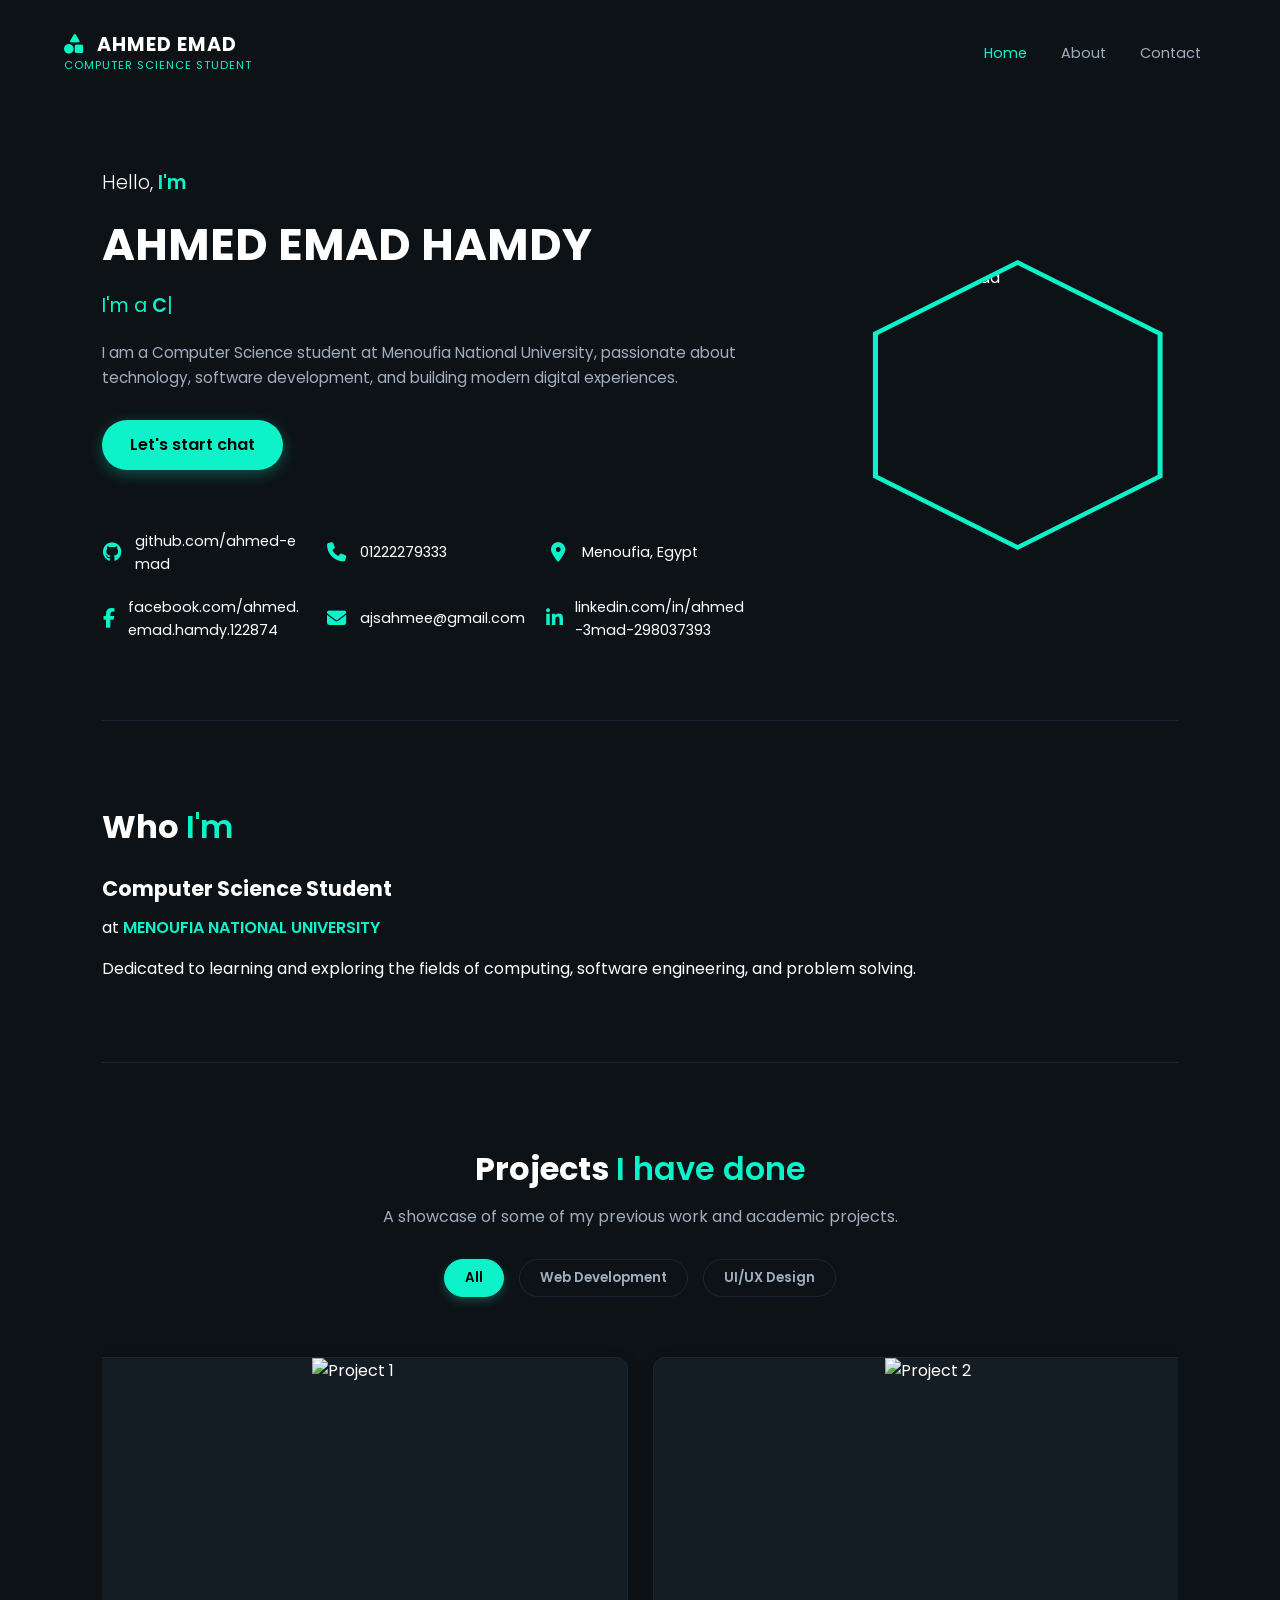
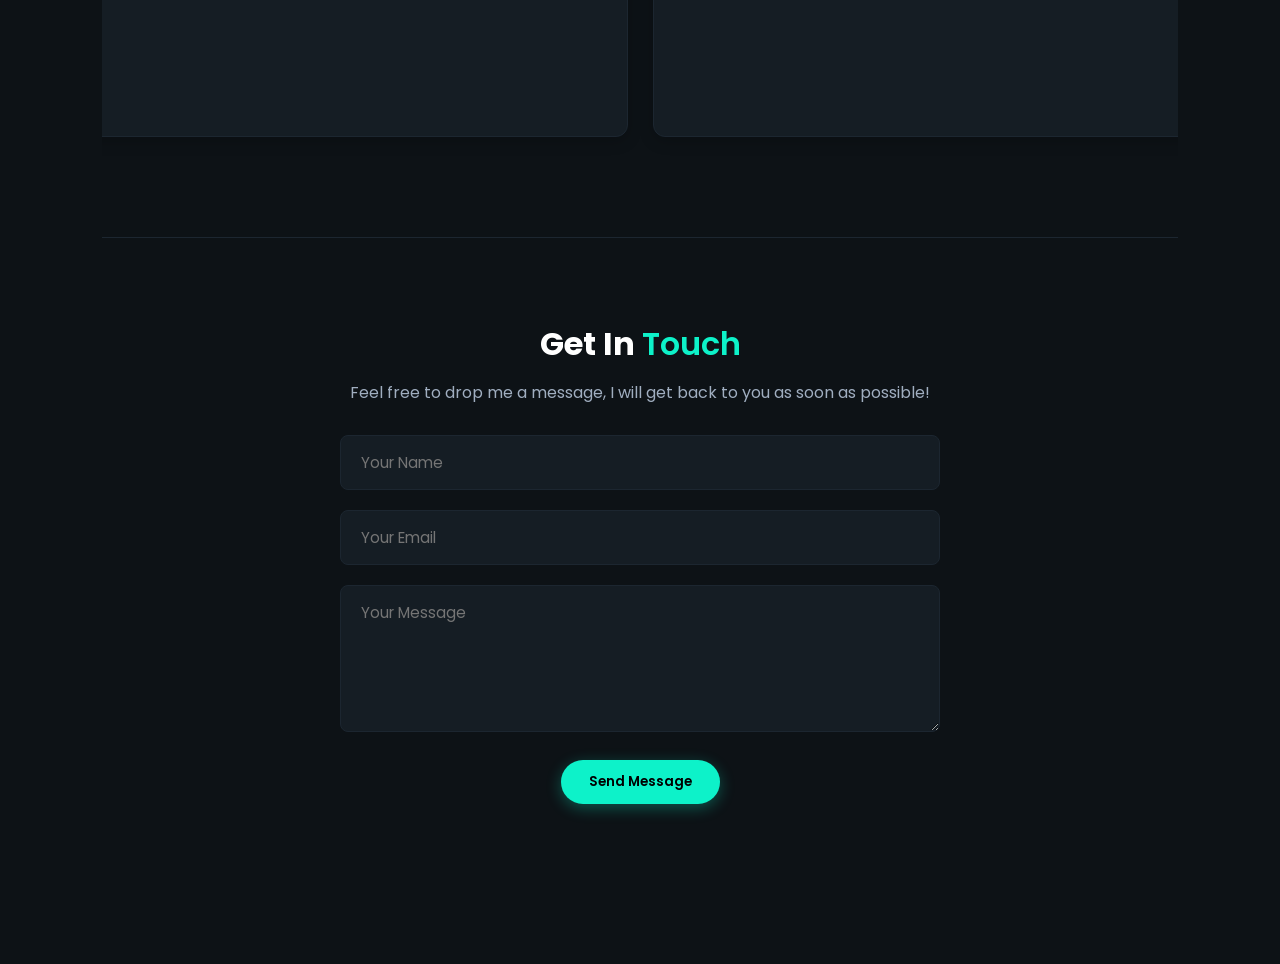
==== index.html @ 9c9a83d1 "Rename aaa.html to index.html" ====
<!DOCTYPE html>
<html lang="en">
<head>
    <meta charset="UTF-8">
    <meta name="viewport" content="width=device-width, initial-scale=1.0">
    <title>Ahmed Emad Hamdy - Portfolio</title>
    <link rel="stylesheet" href="https://cdnjs.cloudflare.com/ajax/libs/font-awesome/6.4.0/css/all.min.css">
    <link rel="stylesheet" href="aa.css">
</head>
<body>

    <header class="navbar">
        <div class="logo">
            <span class="logo-icon"><i class="fa-solid fa-shapes"></i></span>
            AHMED EMAD <span class="sub-logo">COMPUTER SCIENCE STUDENT</span>
        </div>
        <nav class="nav-links">
            <a href="#" class="nav-item active">Home</a>
            <a href="#" class="nav-item">About</a>
            <a href="#" class="nav-item">Contact</a>
        </nav>
    </header>

    <section class="hero reveal">
        <div class="hero-content">
            <p class="greeting">Hello, <span class="accent-text">I'm</span></p>
            <h1 class="main-title">AHMED EMAD HAMDY</h1>
            <h3 class="sub-title">I'm a <span id="typing" class="accent-text"></span><span class="cursor">|</span></h3>
            <p class="description">
                I am a Computer Science student at Menoufia National University, passionate about technology, software development, and building modern digital experiences.
            </p>
            <a href="#contact" class="cta-btn">Let's start chat</a>

            <div class="contact-grid">
                <a href="https://github.com/ahmed-emad" target="_blank" class="info-item">
                    <i class="fa-brands fa-github"></i>
                    <span>github.com/ahmed-emad</span>
                </a>
                <a href="tel:01222279333" class="info-item">
                    <i class="fa-solid fa-phone"></i>
                    <span>01222279333</span>
                </a>
                <div class="info-item">
                    <i class="fa-solid fa-location-dot"></i>
                    <span>Menoufia, Egypt</span>
                </div>
                <a href="https://facebook.com/ahmed.emad.hamdy.122874" target="_blank" class="info-item">
                    <i class="fa-brands fa-facebook-f"></i>
                    <span>facebook.com/ahmed.emad.hamdy.122874</span>
                </a>
                <a href="mailto:ajsahmee@gmail.com" class="info-item">
                    <i class="fa-solid fa-envelope"></i>
                    <span>ajsahmee@gmail.com</span>
                </a>
                <a href="https://linkedin.com/in/ahmed-3mad-298037393" target="_blank" class="info-item">
                    <i class="fa-brands fa-linkedin-in"></i>
                    <span>linkedin.com/in/ahmed-3mad-298037393</span>
                </a>
            </div>
        </div>

        <div class="hero-image-container">
            <div class="hexagon-border">
                <div class="hexagon">
                    <img src="a.jpeg" alt="Ahmed Emad">
                </div>
            </div>
        </div>
    </section>

    <section class="about-section reveal">
        <div class="about-text">
            <h2>Who <span class="accent-text">I'm</span></h2>
            <h3>Computer Science Student</h3>
            <p class="university">at <span class="accent-text">MENOUFIA NATIONAL UNIVERSITY</span></p>
            <p>Dedicated to learning and exploring the fields of computing, software engineering, and problem solving.</p>
        </div>
    </section>

    <section class="projects-section reveal">
        <h2 class="section-title">Projects <span class="accent-text">I have done</span></h2>
        <p class="projects-subtitle">A showcase of some of my previous work and academic projects.</p>
        
        <div class="filter-container">
            <button class="filter-btn active" data-filter="all">All</button>
            <button class="filter-btn" data-filter="web">Web Development</button>
            <button class="filter-btn" data-filter="design">UI/UX Design</button>
        </div>

        <div class="projects-grid">
            <div class="project-card tilt" data-category="web">
                <div class="project-img-wrapper">
                    <img src="Screenshot 2026-07-16 203906.png" alt="Project 1">
                </div>
            </div>

            <div class="project-card tilt" data-category="design">
                <div class="project-img-wrapper">
                    <img src="Screenshot 2026-07-16 203939.png" alt="Project 2">
                </div>
            </div>

            </div>
        </div>
    </section>

    <section id="contact" class="contact-section reveal">
        <h2 class="section-title">Get In <span class="accent-text">Touch</span></h2>
        <p class="projects-subtitle">Feel free to drop me a message, I will get back to you as soon as possible!</p>
        
        <form class="contact-form" action="https://formspree.io/f/mojgeqbr" method="POST">
            <div class="form-group">
                <input type="text" name="name" placeholder="Your Name" required>
            </div>
            <div class="form-group">
                <input type="email" name="email" placeholder="Your Email" required>
            </div>
            <div class="form-group">
                <textarea name="message" rows="5" placeholder="Your Message" required></textarea>
            </div>
            <button type="submit" class="cta-btn form-submit-btn">Send Message</button>
        </form>
    </section>

    <script src="ss.js"></script>
</body>
</html>
---- aa.css ----
@import url('https://fonts.googleapis.com/css2?family=Poppins:wght@300;400;600;700&display=swap');

:root {
    --bg-dark: #0d1216;
    --bg-card: #151d24;
    --accent-color: #0df2c9;
    --text-white: #ffffff;
    --text-muted: #a0aec0;
}

* {
    margin: 0;
    padding: 0;
    box-sizing: border-box;
    font-family: 'Poppins', sans-serif;
    scroll-behavior: smooth;
}

body {
    background-color: var(--bg-dark);
    color: var(--text-white);
    line-height: 1.6;
    padding: 0 8%;
    overflow-x: hidden;
}

.navbar {
    display: flex;
    justify-content: space-between;
    align-items: center;
    padding: 30px 5%;
    position: fixed;
    top: 0;
    left: 0;
    width: 100%;
    z-index: 1000;
    transition: all 0.3s ease;
}

.logo {
    font-weight: 700;
    font-size: 1.2rem;
    letter-spacing: 1px;
}

.logo .logo-icon {
    color: var(--accent-color);
    margin-right: 8px;
}

.sub-logo {
    font-size: 0.7rem;
    color: var(--accent-color);
    display: block;
    font-weight: 400;
    margin-top: -4px;
}

.nav-links a {
    color: var(--text-muted);
    text-decoration: none;
    margin: 0 15px;
    font-size: 0.9rem;
    transition: 0.3s;
}

.nav-links a:hover, .nav-links a.active {
    color: var(--accent-color);
}

.hero {
    display: flex;
    justify-content: space-between;
    align-items: center;
    padding: 150px 0 60px 0;
    min-height: 80vh;
}

.hero-content {
    max-width: 60%;
}

.greeting {
    font-size: 1.2rem;
    font-weight: 300;
}

.accent-text {
    color: var(--accent-color);
    font-weight: 600;
}

.main-title {
    font-size: 2.8rem;
    font-weight: 700;
    margin: 10px 0;
}

.sub-title {
    color: var(--accent-color);
    font-size: 1.2rem;
    font-weight: 400;
    margin-bottom: 20px;
}

.cursor {
    animation: blink 0.7s infinite;
    color: var(--accent-color);
}

@keyframes blink {
    50% { opacity: 0; }
}

.description {
    color: var(--text-muted);
    font-size: 0.95rem;
    margin-bottom: 30px;
}

.cta-btn {
    display: inline-block;
    text-decoration: none;
    background-color: var(--accent-color);
    color: #000;
    border: none;
    padding: 12px 28px;
    font-weight: 600;
    border-radius: 25px;
    cursor: pointer;
    box-shadow: 0 4px 15px rgba(13, 242, 201, 0.3);
    transition: 0.3s;
    margin-bottom: 40px;
}

.cta-btn:hover {
    transform: translateY(-3px);
    box-shadow: 0 6px 20px rgba(13, 242, 201, 0.5);
}

.contact-grid {
    display: grid;
    grid-template-columns: repeat(3, 1fr);
    gap: 20px;
    margin-top: 20px;
}

.info-item {
    display: flex;
    align-items: center;
    gap: 12px;
    text-decoration: none;
    color: var(--text-white);
    transition: 0.2s ease;
}

a.info-item:hover {
    color: var(--accent-color);
}

.info-item i {
    color: var(--accent-color);
    font-size: 1.2rem;
    width: 24px;
    text-align: center;
}

.info-item span {
    font-size: 0.9rem;
    word-break: break-all;
}

.hero-image-container {
    position: relative;
    width: 320px;
    height: 320px;
    display: flex;
    align-items: center;
    justify-content: center;
}

.hexagon-border {
    position: relative;
    width: 290px;
    height: 290px;
    background: var(--accent-color);
    clip-path: polygon(50% 0%, 100% 25%, 100% 75%, 50% 100%, 0% 75%, 0% 25%);
    display: flex;
    align-items: center;
    justify-content: center;
    filter: drop-shadow(0px 0px 20px rgba(13, 242, 201, 0.6)); 
}

.hexagon {
    width: 280px;
    height: 280px;
    background-color: var(--bg-dark);
    clip-path: polygon(50% 0%, 100% 25%, 100% 75%, 50% 100%, 0% 75%, 0% 25%);
    overflow: hidden;
}

.hexagon img {
    width: 100%;
    height: 100%;
    object-fit: cover;
}

.about-section {
    display: flex;
    justify-content: space-between;
    align-items: center;
    padding: 80px 0;
    border-top: 1px solid #1c2630;
}

.about-text {
    max-width: 100%;
}

.about-text h2 {
    font-size: 2rem;
    margin-bottom: 20px;
}

.about-text h3 {
    font-size: 1.3rem;
    margin-bottom: 10px;
}

.about-text .university {
    font-size: 1rem;
    margin-bottom: 15px;
}

.projects-section {
    padding: 80px 0;
    border-top: 1px solid #1c2630;
    text-align: center;
}

.section-title {
    font-size: 2rem;
    font-weight: 700;
    margin-bottom: 10px;
}

.projects-subtitle {
    color: var(--text-muted);
    font-size: 1rem;
    margin-bottom: 30px;
}

.filter-container {
    display: flex;
    justify-content: center;
    gap: 15px;
    margin-bottom: 40px;
}

.filter-btn {
    background: transparent;
    color: var(--text-muted);
    border: 1px solid #1c2630;
    padding: 8px 20px;
    border-radius: 20px;
    cursor: pointer;
    font-weight: 600;
    transition: all 0.3s ease;
}

.filter-btn.active, .filter-btn:hover {
    background: var(--accent-color);
    color: #000;
    border-color: var(--accent-color);
    box-shadow: 0 4px 10px rgba(13, 242, 201, 0.25);
}

.projects-grid {
    display: flex;
    justify-content: center;
    gap: 25px;
    overflow-x: auto;
    padding: 20px 10px;
    scrollbar-width: none;
    perspective: 1000px;
}

.projects-grid::-webkit-scrollbar {
    display: none;
}

.project-card {
    background: var(--bg-card);
    width: 550px;
    height: 380px;
    border-radius: 12px;
    overflow: hidden;
    border: 1px solid #1c2630;
    box-shadow: 0 4px 15px rgba(0, 0, 0, 0.2);
    flex-shrink: 0;
    transform-style: preserve-3d;
    transform: perspective(1000px);
    transition: transform 0.1s ease, border-color 0.3s ease, box-shadow 0.3s ease, opacity 0.4s ease;
}

.project-card.hide {
    display: none;
}

.project-img-wrapper {
    width: 100% !important;
    height: 100% !important;
    overflow: hidden !important;
}

.project-img-wrapper img {
    width: 100% !important;
    height: 100% !important;
    object-fit: cover !important;
    transition: transform 0.5s ease;
}

.project-card:hover {
    border-color: var(--accent-color);
    box-shadow: 0 10px 25px rgba(13, 242, 201, 0.3);
}

.project-card:hover .project-img-wrapper img {
    transform: scale(1.05);
}

.contact-section {
    padding: 80px 0;
    border-top: 1px solid #1c2630;
    text-align: center;
}

.contact-form {
    max-width: 600px;
    margin: 0 auto;
    display: flex;
    flex-direction: column;
    gap: 20px;
}

.form-group input, .form-group textarea {
    width: 100%;
    padding: 15px 20px;
    background: var(--bg-card);
    border: 1px solid #1c2630;
    border-radius: 8px;
    color: var(--text-white);
    outline: none;
    font-size: 0.95rem;
    transition: 0.3s;
}

.form-group input:focus, .form-group textarea:focus {
    border-color: var(--accent-color);
    box-shadow: 0 0 10px rgba(13, 242, 201, 0.15);
}

.form-submit-btn {
    align-self: center;
    border: none;
}

.reveal {
    opacity: 0;
    transform: translateY(40px);
    transition: all 0.8s ease-out;
}

.reveal.active {
    opacity: 1;
    transform: translateY(0);
}

@media (max-width: 992px) {
    .contact-grid {
        grid-template-columns: repeat(2, 1fr);
    }
}

@media (max-width: 600px) {
    .contact-grid {
        grid-template-columns: 1fr;
    }
}
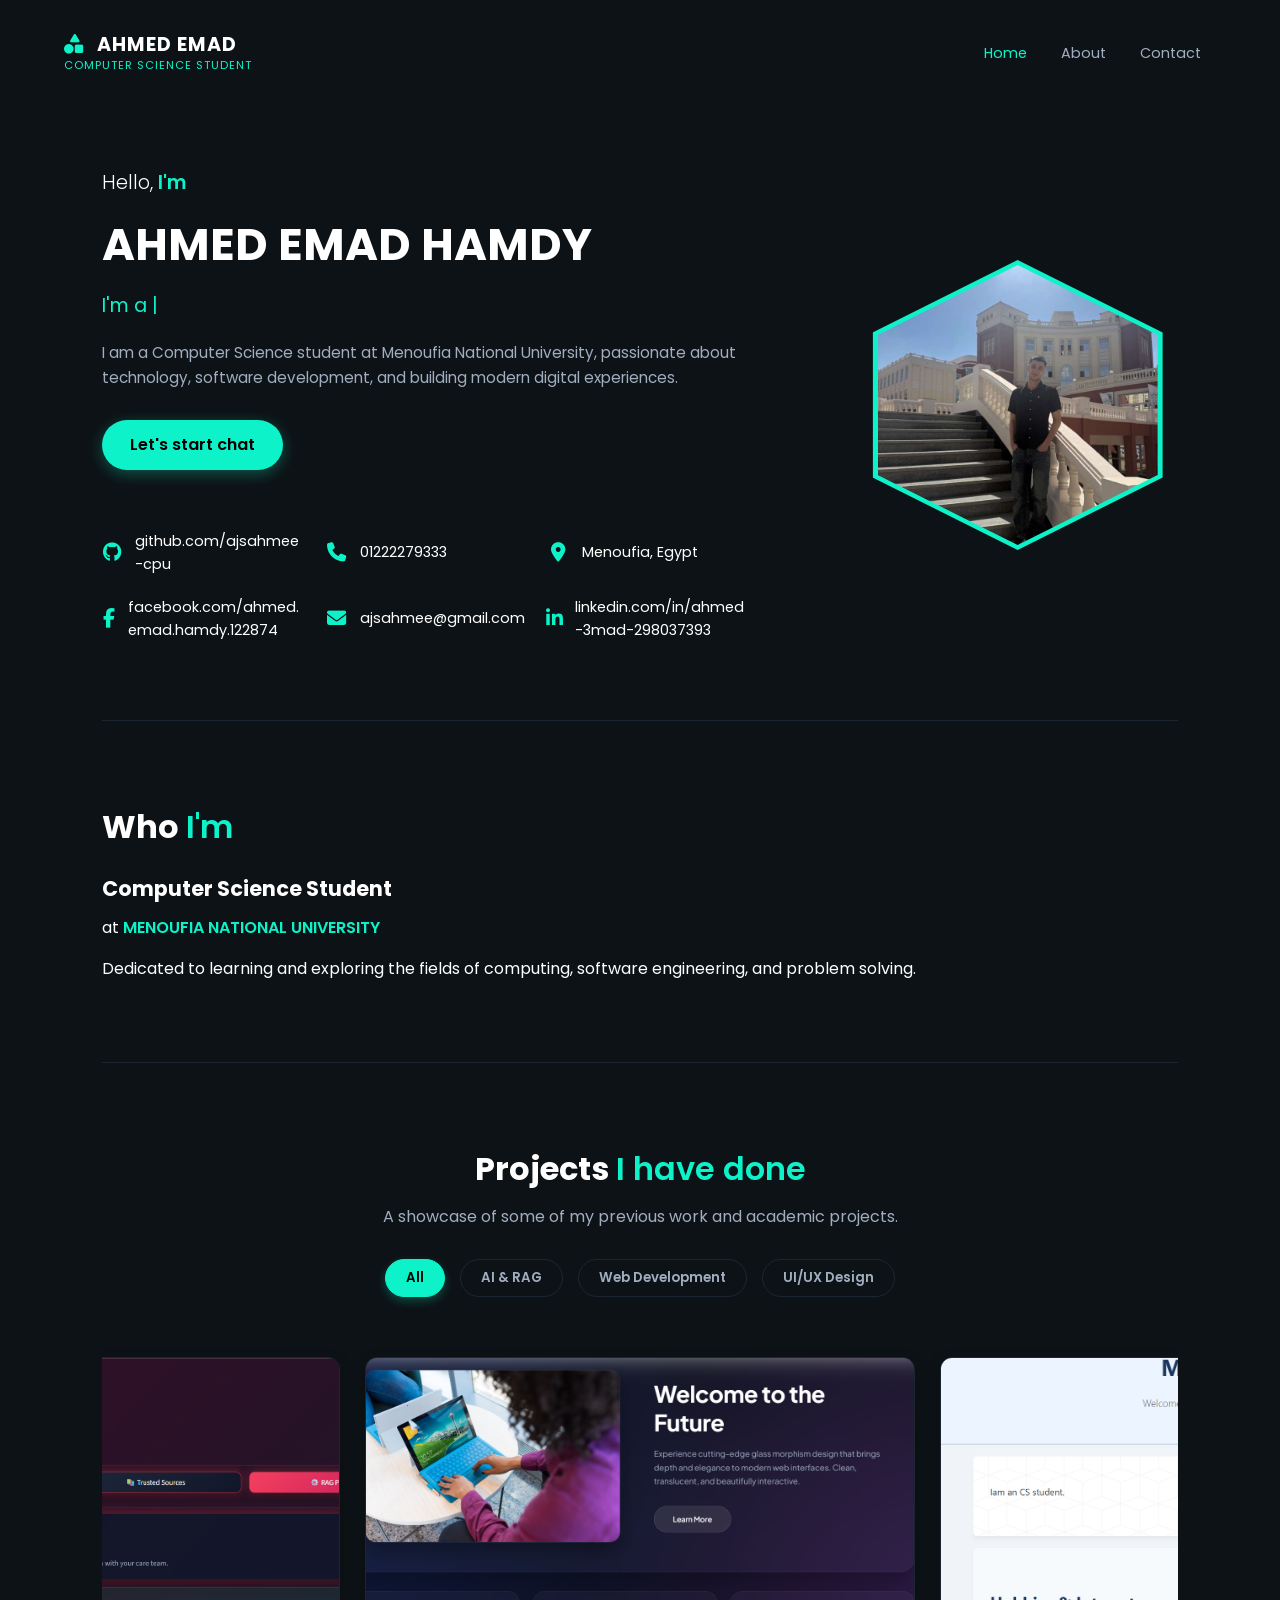
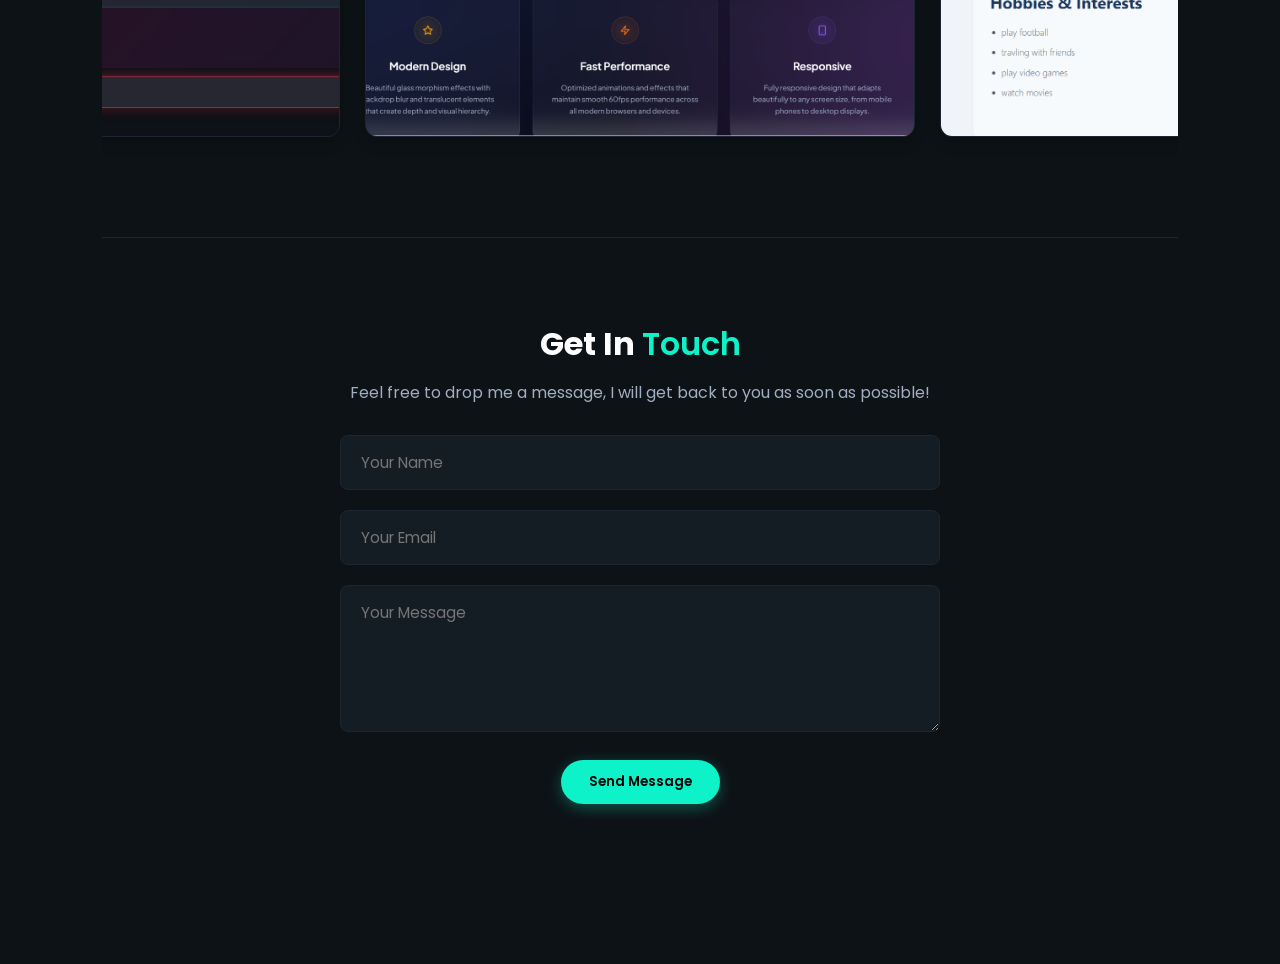
==== commit 7901c2fc: "Update index.html" ====
--- a/index.html
+++ b/index.html
@@ -32,9 +32,9 @@
             <a href="#contact" class="cta-btn">Let's start chat</a>
 
             <div class="contact-grid">
-                <a href="https://github.com/ahmed-emad" target="_blank" class="info-item">
+                <a href="https://github.com/ajsahmee-cpu" target="_blank" class="info-item">
                     <i class="fa-brands fa-github"></i>
-                    <span>github.com/ahmed-emad</span>
+                    <span>github.com/ajsahmee-cpu</span>
                 </a>
                 <a href="tel:01222279333" class="info-item">
                     <i class="fa-solid fa-phone"></i>
@@ -62,6 +62,7 @@
         <div class="hero-image-container">
             <div class="hexagon-border">
                 <div class="hexagon">
+                    <!-- الصورة الشخصية محتفظة بـ a.jpeg زي ما هي بدون تغيير -->
                     <img src="a.jpeg" alt="Ahmed Emad">
                 </div>
             </div>
@@ -83,24 +84,44 @@
         
         <div class="filter-container">
             <button class="filter-btn active" data-filter="all">All</button>
+            <button class="filter-btn" data-filter="ai">AI & RAG</button>
             <button class="filter-btn" data-filter="web">Web Development</button>
             <button class="filter-btn" data-filter="design">UI/UX Design</button>
         </div>
 
         <div class="projects-grid">
+            <!-- مشروع Wound Guard AI الجديد -->
+            <div class="project-card tilt" data-category="ai">
+                <div class="project-img-wrapper">
+                    <img src="Screenshot 2026-08-25 192349.png" alt="Wound Guard AI">
+                </div>
+                <div class="project-info" style="padding: 15px;">
+                    <h3 style="margin-bottom: 8px;">🩹 Wound Guard AI</h3>
+                    <p style="font-size: 0.9rem; opacity: 0.8; margin-bottom: 12px;">
+                        Advanced Medical Emergency Assistant using RAG Pipeline to deliver precise first aid & wound care answers.
+                    </p>
+                    <div class="tech-tags" style="display: flex; gap: 8px; flex-wrap: wrap;">
+                        <span class="accent-text" style="font-size: 0.8rem; border: 1px solid; padding: 2px 8px; border-radius: 4px;">Python</span>
+                        <span class="accent-text" style="font-size: 0.8rem; border: 1px solid; padding: 2px 8px; border-radius: 4px;">RAG Pipeline</span>
+                        <span class="accent-text" style="font-size: 0.8rem; border: 1px solid; padding: 2px 8px; border-radius: 4px;">JavaScript</span>
+                    </div>
+                </div>
+            </div>
+
+            <!-- مشروع 1 القديم -->
             <div class="project-card tilt" data-category="web">
                 <div class="project-img-wrapper">
                     <img src="Screenshot 2026-07-16 203906.png" alt="Project 1">
                 </div>
             </div>
 
+            <!-- مشروع 2 القديم -->
             <div class="project-card tilt" data-category="design">
                 <div class="project-img-wrapper">
                     <img src="Screenshot 2026-07-16 203939.png" alt="Project 2">
                 </div>
             </div>
 
-            </div>
         </div>
     </section>
 
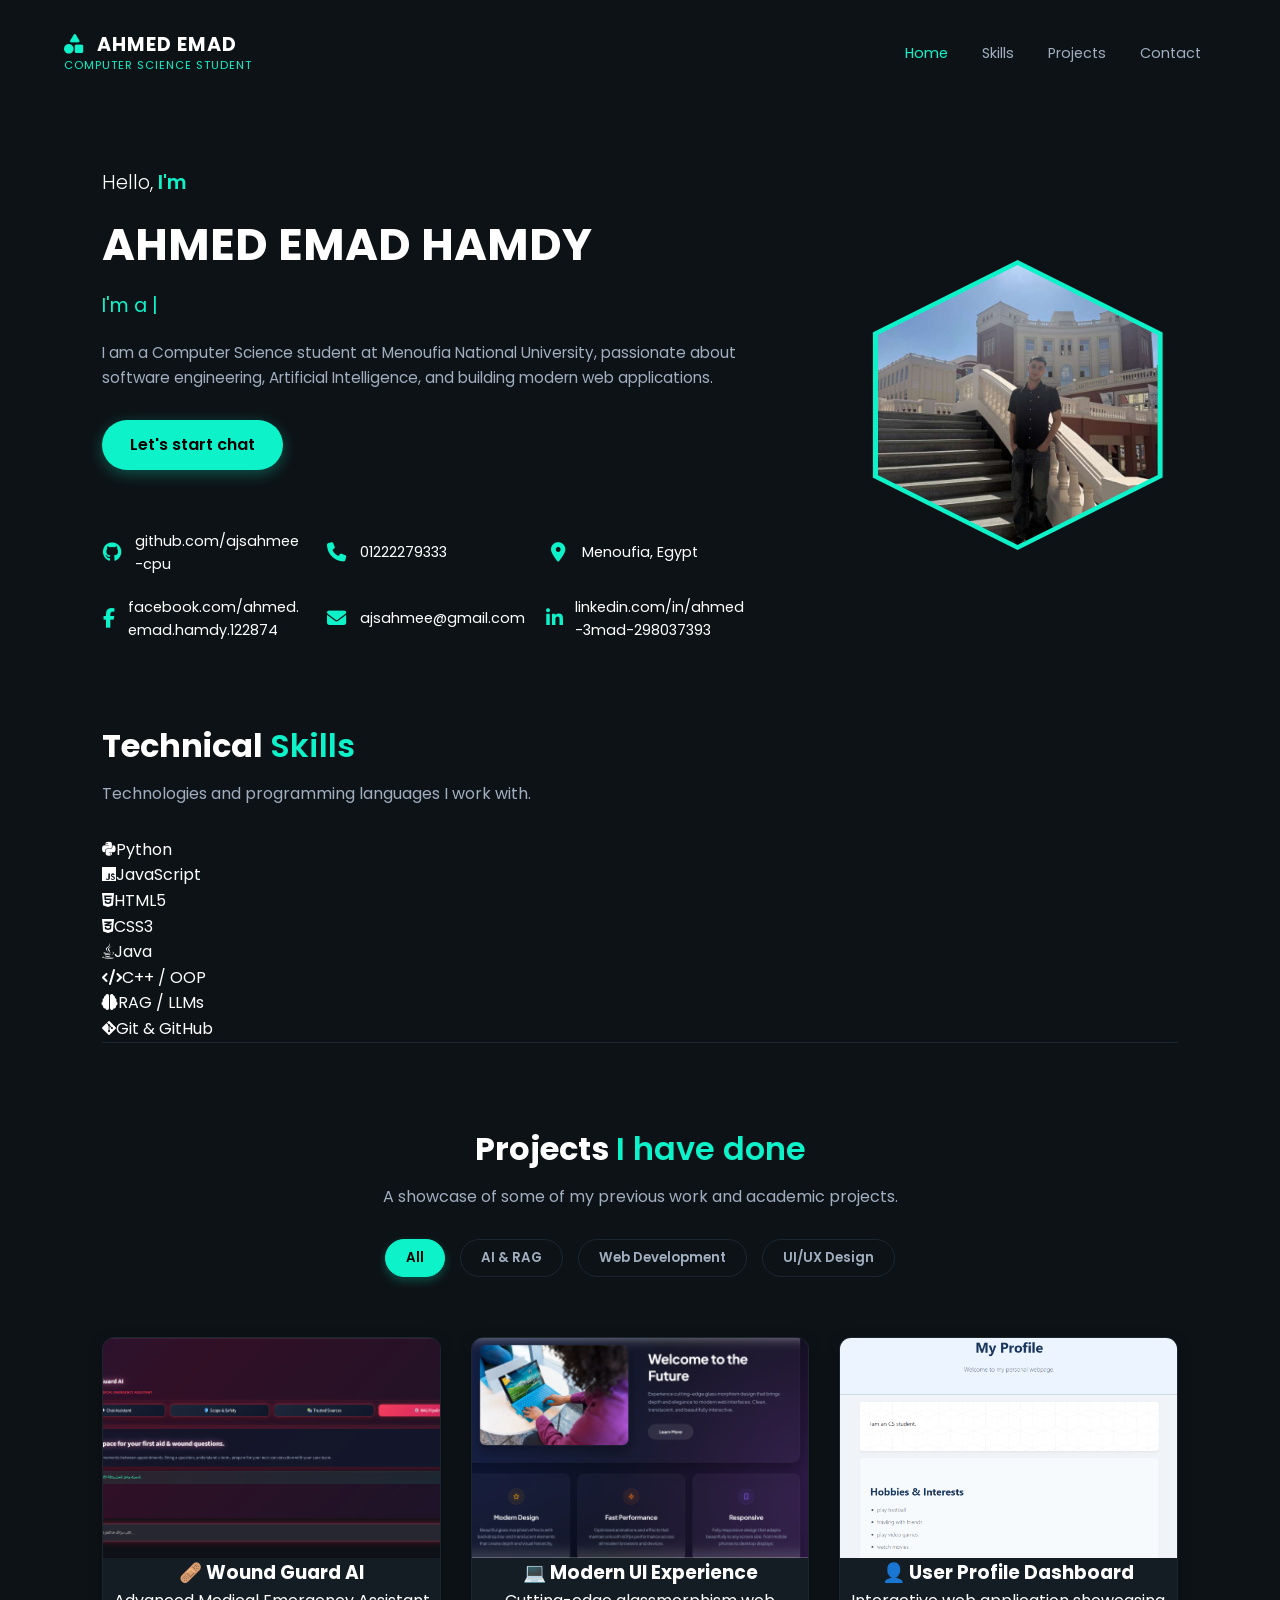
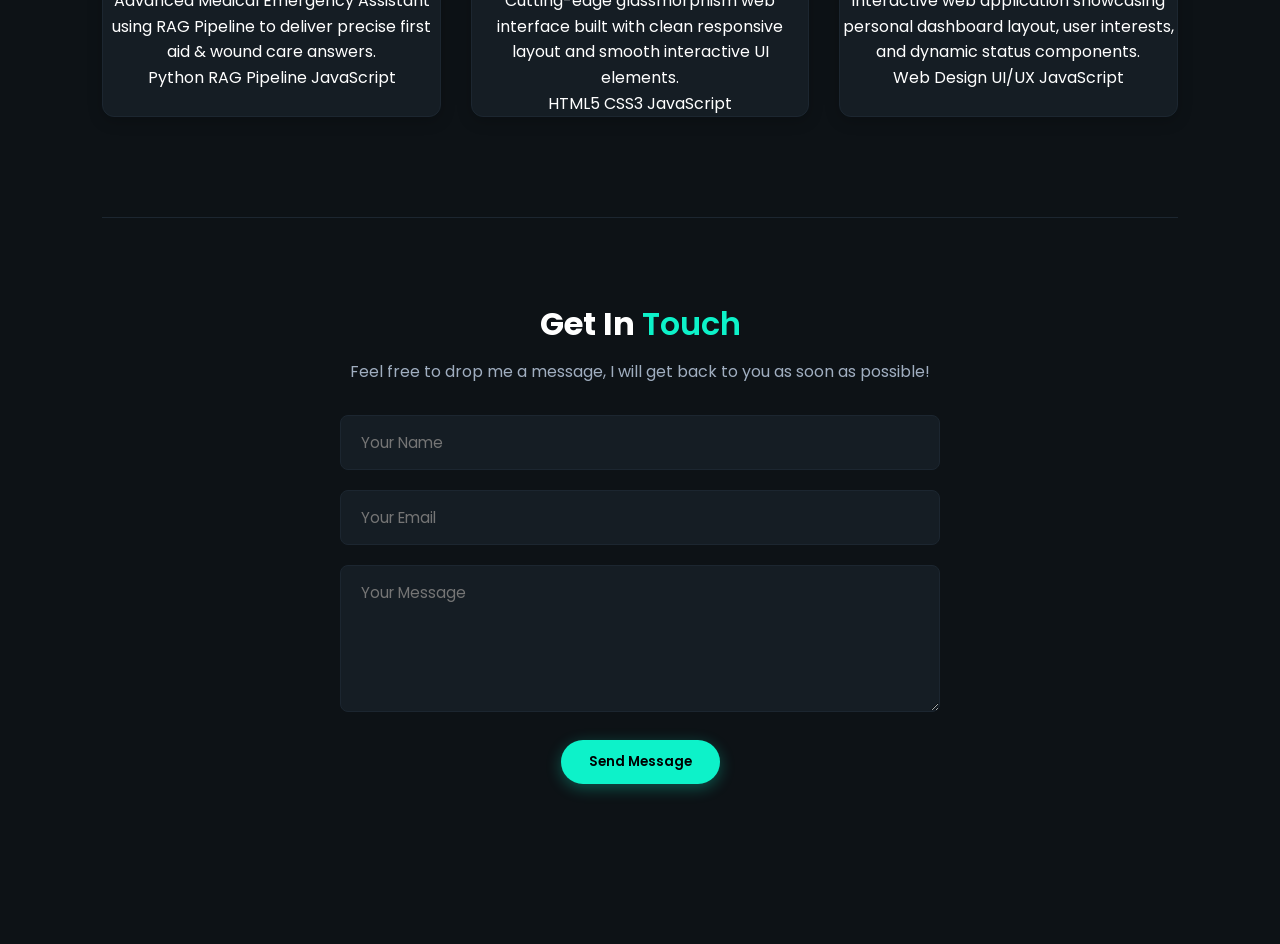
==== commit 37992189: "Update index.html" ====
--- a/index.html
+++ b/index.html
@@ -16,8 +16,9 @@
         </div>
         <nav class="nav-links">
             <a href="#" class="nav-item active">Home</a>
-            <a href="#" class="nav-item">About</a>
-            <a href="#" class="nav-item">Contact</a>
+            <a href="#skills" class="nav-item">Skills</a>
+            <a href="#projects" class="nav-item">Projects</a>
+            <a href="#contact" class="nav-item">Contact</a>
         </nav>
     </header>
 
@@ -27,7 +28,7 @@
             <h1 class="main-title">AHMED EMAD HAMDY</h1>
             <h3 class="sub-title">I'm a <span id="typing" class="accent-text"></span><span class="cursor">|</span></h3>
             <p class="description">
-                I am a Computer Science student at Menoufia National University, passionate about technology, software development, and building modern digital experiences.
+                I am a Computer Science student at Menoufia National University, passionate about software engineering, Artificial Intelligence, and building modern web applications.
             </p>
             <a href="#contact" class="cta-btn">Let's start chat</a>
 
@@ -62,23 +63,31 @@
         <div class="hero-image-container">
             <div class="hexagon-border">
                 <div class="hexagon">
-                    <!-- الصورة الشخصية محتفظة بـ a.jpeg زي ما هي بدون تغيير -->
                     <img src="a.jpeg" alt="Ahmed Emad">
                 </div>
             </div>
         </div>
     </section>
 
-    <section class="about-section reveal">
-        <div class="about-text">
-            <h2>Who <span class="accent-text">I'm</span></h2>
-            <h3>Computer Science Student</h3>
-            <p class="university">at <span class="accent-text">MENOUFIA NATIONAL UNIVERSITY</span></p>
-            <p>Dedicated to learning and exploring the fields of computing, software engineering, and problem solving.</p>
+    <!-- قسم المهارات والتكنولوجيا (Skills) -->
+    <section id="skills" class="skills-section reveal">
+        <h2 class="section-title">Technical <span class="accent-text">Skills</span></h2>
+        <p class="projects-subtitle">Technologies and programming languages I work with.</p>
+        
+        <div class="skills-grid">
+            <div class="skill-card"><i class="fa-brands fa-python"></i><span>Python</span></div>
+            <div class="skill-card"><i class="fa-brands fa-js"></i><span>JavaScript</span></div>
+            <div class="skill-card"><i class="fa-brands fa-html5"></i><span>HTML5</span></div>
+            <div class="skill-card"><i class="fa-brands fa-css3-alt"></i><span>CSS3</span></div>
+            <div class="skill-card"><i class="fa-brands fa-java"></i><span>Java</span></div>
+            <div class="skill-card"><i class="fa-solid fa-code"></i><span>C++ / OOP</span></div>
+            <div class="skill-card"><i class="fa-solid fa-brain"></i><span>RAG / LLMs</span></div>
+            <div class="skill-card"><i class="fa-brands fa-git-alt"></i><span>Git & GitHub</span></div>
         </div>
     </section>
 
-    <section class="projects-section reveal">
+    <!-- قسم المشاريع -->
+    <section id="projects" class="projects-section reveal">
         <h2 class="section-title">Projects <span class="accent-text">I have done</span></h2>
         <p class="projects-subtitle">A showcase of some of my previous work and academic projects.</p>
         
@@ -90,35 +99,51 @@
         </div>
 
         <div class="projects-grid">
-            <!-- مشروع Wound Guard AI الجديد -->
+            <!-- مشروع Wound Guard AI -->
             <div class="project-card tilt" data-category="ai">
                 <div class="project-img-wrapper">
                     <img src="Screenshot 2026-08-25 192349.png" alt="Wound Guard AI">
                 </div>
-                <div class="project-info" style="padding: 15px;">
-                    <h3 style="margin-bottom: 8px;">🩹 Wound Guard AI</h3>
-                    <p style="font-size: 0.9rem; opacity: 0.8; margin-bottom: 12px;">
-                        Advanced Medical Emergency Assistant using RAG Pipeline to deliver precise first aid & wound care answers.
-                    </p>
-                    <div class="tech-tags" style="display: flex; gap: 8px; flex-wrap: wrap;">
-                        <span class="accent-text" style="font-size: 0.8rem; border: 1px solid; padding: 2px 8px; border-radius: 4px;">Python</span>
-                        <span class="accent-text" style="font-size: 0.8rem; border: 1px solid; padding: 2px 8px; border-radius: 4px;">RAG Pipeline</span>
-                        <span class="accent-text" style="font-size: 0.8rem; border: 1px solid; padding: 2px 8px; border-radius: 4px;">JavaScript</span>
+                <div class="project-info">
+                    <h3>🩹 Wound Guard AI</h3>
+                    <p>Advanced Medical Emergency Assistant using RAG Pipeline to deliver precise first aid & wound care answers.</p>
+                    <div class="tech-tags">
+                        <span>Python</span>
+                        <span>RAG Pipeline</span>
+                        <span>JavaScript</span>
                     </div>
                 </div>
             </div>
 
-            <!-- مشروع 1 القديم -->
+            <!-- مشروع 2: Modern Web App -->
             <div class="project-card tilt" data-category="web">
                 <div class="project-img-wrapper">
-                    <img src="Screenshot 2026-07-16 203906.png" alt="Project 1">
+                    <img src="Screenshot 2026-07-16 203906.png" alt="Modern Web Interface">
+                </div>
+                <div class="project-info">
+                    <h3>💻 Modern UI Experience</h3>
+                    <p>Cutting-edge glassmorphism web interface built with clean responsive layout and smooth interactive UI elements.</p>
+                    <div class="tech-tags">
+                        <span>HTML5</span>
+                        <span>CSS3</span>
+                        <span>JavaScript</span>
+                    </div>
                 </div>
             </div>
 
-            <!-- مشروع 2 القديم -->
+            <!-- مشروع 3: Personal Profile Dashboard -->
             <div class="project-card tilt" data-category="design">
                 <div class="project-img-wrapper">
-                    <img src="Screenshot 2026-07-16 203939.png" alt="Project 2">
+                    <img src="Screenshot 2026-07-16 203939.png" alt="Personal Profile">
+                </div>
+                <div class="project-info">
+                    <h3>👤 User Profile Dashboard</h3>
+                    <p>Interactive web application showcasing personal dashboard layout, user interests, and dynamic status components.</p>
+                    <div class="tech-tags">
+                        <span>Web Design</span>
+                        <span>UI/UX</span>
+                        <span>JavaScript</span>
+                    </div>
                 </div>
             </div>
 
--- a/aa.css
+++ b/aa.css
@@ -255,6 +255,7 @@
     justify-content: center;
     gap: 15px;
     margin-bottom: 40px;
+    flex-wrap: wrap;
 }
 
 .filter-btn {
@@ -275,54 +276,49 @@
     box-shadow: 0 4px 10px rgba(13, 242, 201, 0.25);
 }
 
+/* ⚡ تعديل شبكة المشاريع لترتيبها بشكل مظبوط ⚡ */
 .projects-grid {
-    display: flex;
-    justify-content: center;
-    gap: 25px;
-    overflow-x: auto;
-    padding: 20px 10px;
-    scrollbar-width: none;
-    perspective: 1000px;
-}
-
-.projects-grid::-webkit-scrollbar {
-    display: none;
+    display: grid;
+    grid-template-columns: repeat(auto-fit, minmax(320px, 1fr));
+    gap: 30px;
+    padding: 20px 0;
 }
 
 .project-card {
     background: var(--bg-card);
-    width: 550px;
-    height: 380px;
+    width: 100%;
     border-radius: 12px;
     overflow: hidden;
     border: 1px solid #1c2630;
     box-shadow: 0 4px 15px rgba(0, 0, 0, 0.2);
-    flex-shrink: 0;
-    transform-style: preserve-3d;
-    transform: perspective(1000px);
-    transition: transform 0.1s ease, border-color 0.3s ease, box-shadow 0.3s ease, opacity 0.4s ease;
+    display: flex;
+    flex-direction: column;
+    transition: transform 0.3s ease, border-color 0.3s ease, box-shadow 0.3s ease;
 }
 
 .project-card.hide {
     display: none;
 }
 
+/* ⚡ تظبيط مقاس الصور داخل كروت المشاريع ⚡ */
 .project-img-wrapper {
-    width: 100% !important;
-    height: 100% !important;
-    overflow: hidden !important;
+    width: 100%;
+    height: 220px;
+    overflow: hidden;
 }
 
 .project-img-wrapper img {
-    width: 100% !important;
-    height: 100% !important;
-    object-fit: cover !important;
+    width: 100%;
+    height: 100%;
+    object-fit: cover;
+    object-position: top center;
     transition: transform 0.5s ease;
 }
 
 .project-card:hover {
     border-color: var(--accent-color);
     box-shadow: 0 10px 25px rgba(13, 242, 201, 0.3);
+    transform: translateY(-5px);
 }
 
 .project-card:hover .project-img-wrapper img {
@@ -380,10 +376,18 @@
     .contact-grid {
         grid-template-columns: repeat(2, 1fr);
     }
+    .hero {
+        flex-direction: column-reverse;
+        text-align: center;
+        gap: 40px;
+    }
+    .hero-content {
+        max-width: 100%;
+    }
 }
 
 @media (max-width: 600px) {
     .contact-grid {
         grid-template-columns: 1fr;
     }
-}+}
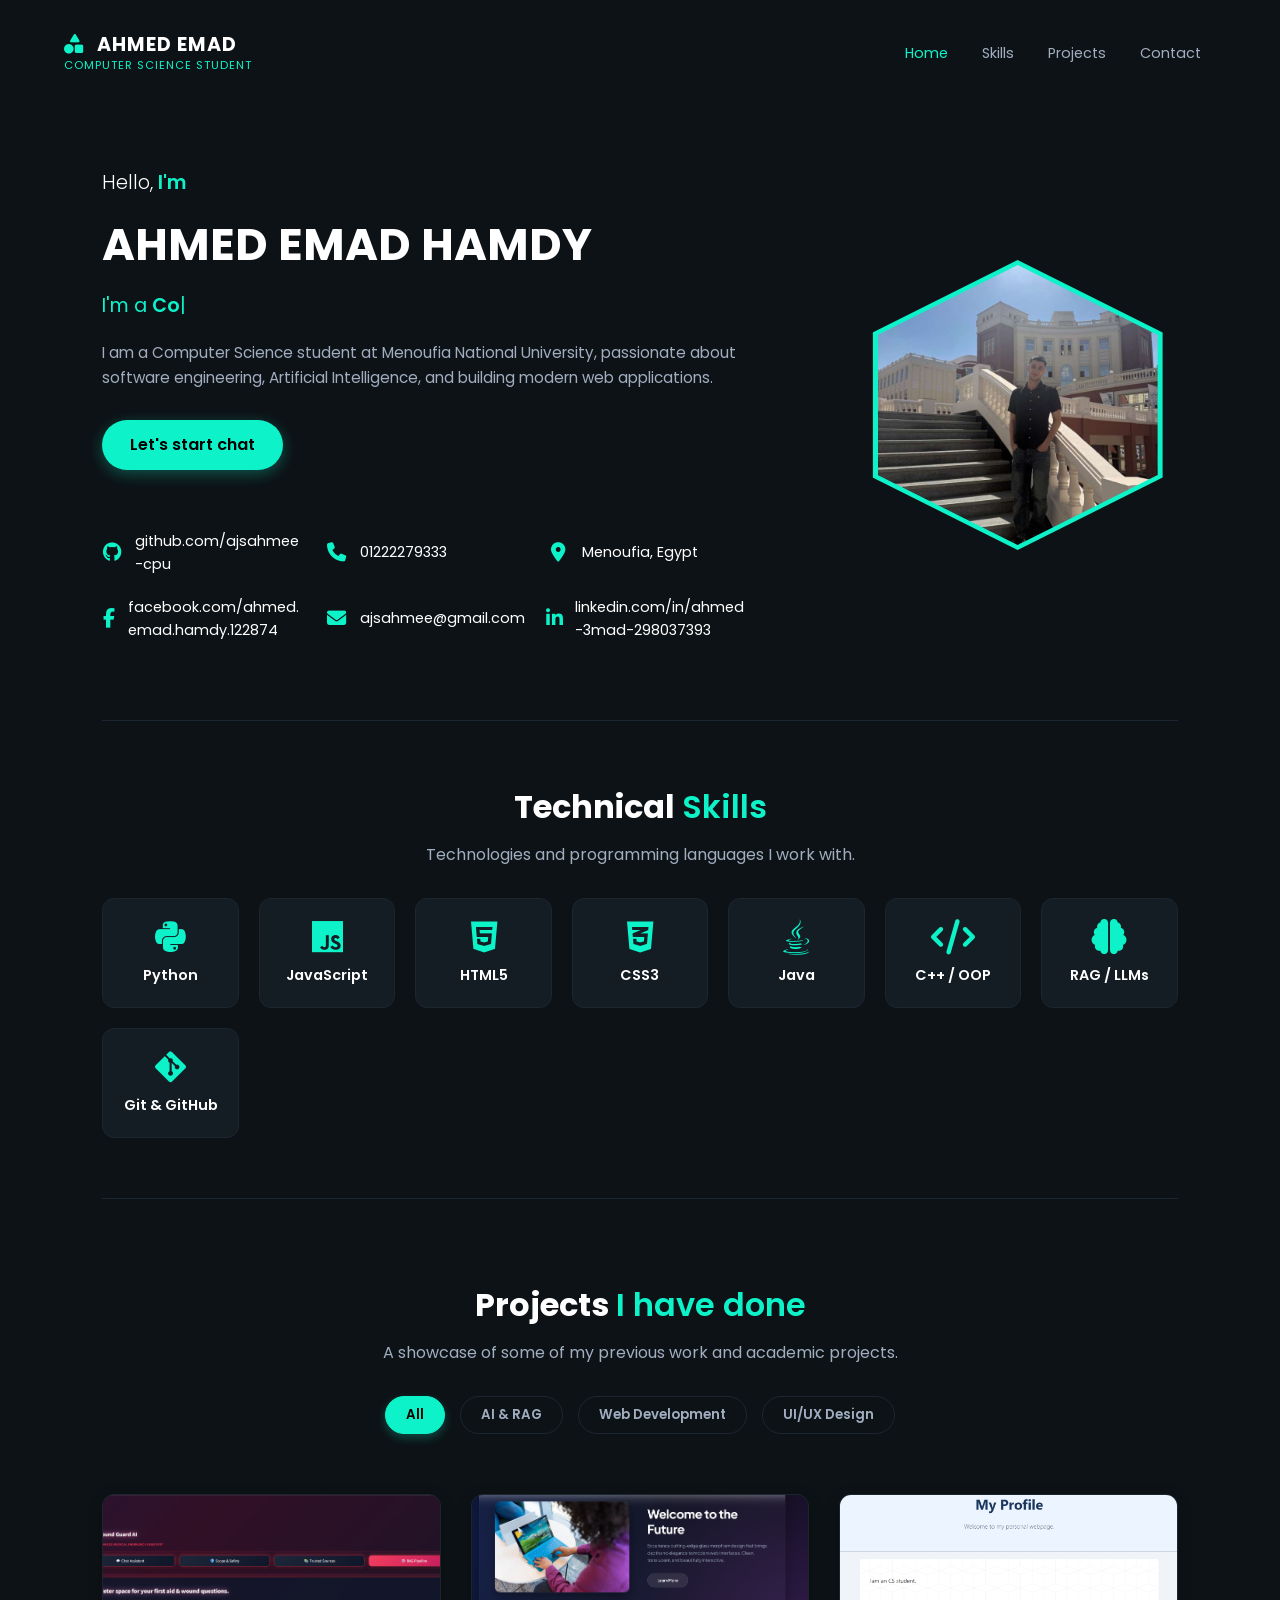
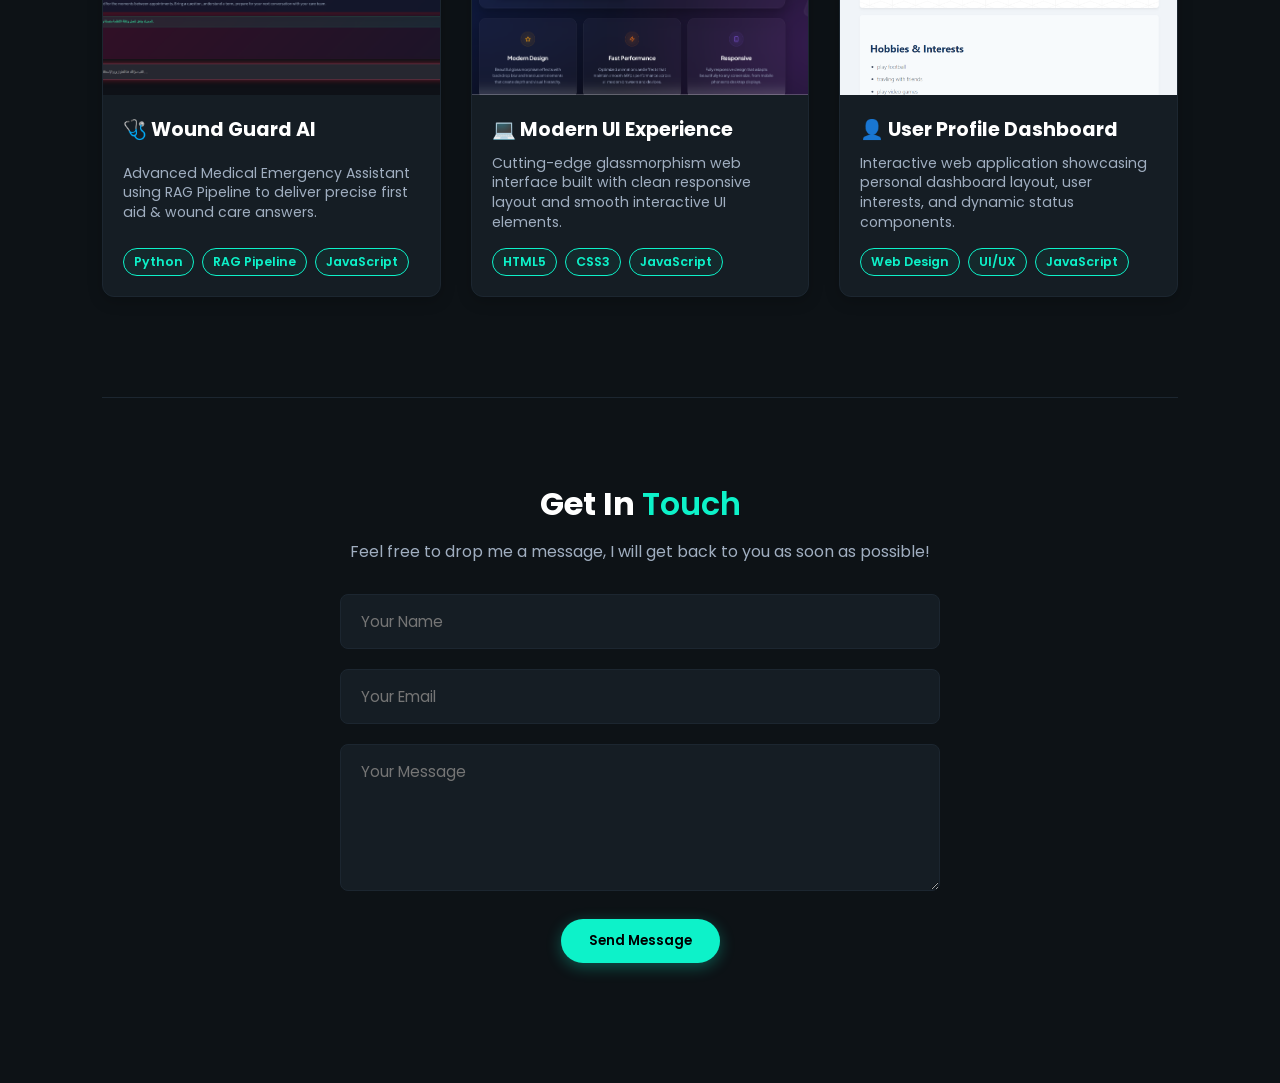
==== commit a189fec9: "Update index.html" ====
--- a/index.html
+++ b/index.html
@@ -69,7 +69,7 @@
         </div>
     </section>
 
-    <!-- قسم المهارات والتكنولوجيا (Skills) -->
+    <!-- قسم المهارات والتكنولوجيا -->
     <section id="skills" class="skills-section reveal">
         <h2 class="section-title">Technical <span class="accent-text">Skills</span></h2>
         <p class="projects-subtitle">Technologies and programming languages I work with.</p>
@@ -100,23 +100,23 @@
 
         <div class="projects-grid">
             <!-- مشروع Wound Guard AI -->
-            <div class="project-card tilt" data-category="ai">
+            <div class="project-card" data-category="ai">
                 <div class="project-img-wrapper">
                     <img src="Screenshot 2026-08-25 192349.png" alt="Wound Guard AI">
                 </div>
                 <div class="project-info">
-                    <h3>🩹 Wound Guard AI</h3>
+                    <h3>🩺 Wound Guard AI</h3>
                     <p>Advanced Medical Emergency Assistant using RAG Pipeline to deliver precise first aid & wound care answers.</p>
                     <div class="tech-tags">
-                        <span>Python</span>
-                        <span>RAG Pipeline</span>
-                        <span>JavaScript</span>
+                        <span class="tag">Python</span>
+                        <span class="tag">RAG Pipeline</span>
+                        <span class="tag">JavaScript</span>
                     </div>
                 </div>
             </div>
 
             <!-- مشروع 2: Modern Web App -->
-            <div class="project-card tilt" data-category="web">
+            <div class="project-card" data-category="web">
                 <div class="project-img-wrapper">
                     <img src="Screenshot 2026-07-16 203906.png" alt="Modern Web Interface">
                 </div>
@@ -124,15 +124,15 @@
                     <h3>💻 Modern UI Experience</h3>
                     <p>Cutting-edge glassmorphism web interface built with clean responsive layout and smooth interactive UI elements.</p>
                     <div class="tech-tags">
-                        <span>HTML5</span>
-                        <span>CSS3</span>
-                        <span>JavaScript</span>
+                        <span class="tag">HTML5</span>
+                        <span class="tag">CSS3</span>
+                        <span class="tag">JavaScript</span>
                     </div>
                 </div>
             </div>
 
             <!-- مشروع 3: Personal Profile Dashboard -->
-            <div class="project-card tilt" data-category="design">
+            <div class="project-card" data-category="design">
                 <div class="project-img-wrapper">
                     <img src="Screenshot 2026-07-16 203939.png" alt="Personal Profile">
                 </div>
@@ -140,9 +140,9 @@
                     <h3>👤 User Profile Dashboard</h3>
                     <p>Interactive web application showcasing personal dashboard layout, user interests, and dynamic status components.</p>
                     <div class="tech-tags">
-                        <span>Web Design</span>
-                        <span>UI/UX</span>
-                        <span>JavaScript</span>
+                        <span class="tag">Web Design</span>
+                        <span class="tag">UI/UX</span>
+                        <span class="tag">JavaScript</span>
                     </div>
                 </div>
             </div>
--- a/aa.css
+++ b/aa.css
@@ -35,6 +35,8 @@
     width: 100%;
     z-index: 1000;
     transition: all 0.3s ease;
+    background: rgba(13, 18, 22, 0.85);
+    backdrop-filter: blur(10px);
 }
 
 .logo {
@@ -205,33 +207,49 @@
     object-fit: cover;
 }
 
-.about-section {
-    display: flex;
-    justify-content: space-between;
-    align-items: center;
-    padding: 80px 0;
+/* ⚡ قسم المهارات ⚡ */
+.skills-section {
+    padding: 60px 0;
     border-top: 1px solid #1c2630;
-}
-
-.about-text {
-    max-width: 100%;
-}
-
-.about-text h2 {
-    font-size: 2rem;
-    margin-bottom: 20px;
-}
-
-.about-text h3 {
-    font-size: 1.3rem;
-    margin-bottom: 10px;
-}
-
-.about-text .university {
-    font-size: 1rem;
-    margin-bottom: 15px;
-}
-
+    text-align: center;
+}
+
+.skills-grid {
+    display: grid;
+    grid-template-columns: repeat(auto-fit, minmax(130px, 1fr));
+    gap: 20px;
+    margin-top: 30px;
+}
+
+.skill-card {
+    background: var(--bg-card);
+    border: 1px solid #1c2630;
+    padding: 20px;
+    border-radius: 12px;
+    display: flex;
+    flex-direction: column;
+    align-items: center;
+    gap: 10px;
+    transition: 0.3s ease;
+}
+
+.skill-card i {
+    font-size: 2.2rem;
+    color: var(--accent-color);
+}
+
+.skill-card span {
+    font-size: 0.9rem;
+    font-weight: 600;
+}
+
+.skill-card:hover {
+    border-color: var(--accent-color);
+    transform: translateY(-5px);
+    box-shadow: 0 5px 15px rgba(13, 242, 201, 0.2);
+}
+
+/* ⚡ قسم المشاريع وتوحيد الأبعاد ⚡ */
 .projects-section {
     padding: 80px 0;
     border-top: 1px solid #1c2630;
@@ -276,7 +294,6 @@
     box-shadow: 0 4px 10px rgba(13, 242, 201, 0.25);
 }
 
-/* ⚡ تعديل شبكة المشاريع لترتيبها بشكل مظبوط ⚡ */
 .projects-grid {
     display: grid;
     grid-template-columns: repeat(auto-fit, minmax(320px, 1fr));
@@ -300,10 +317,9 @@
     display: none;
 }
 
-/* ⚡ تظبيط مقاس الصور داخل كروت المشاريع ⚡ */
 .project-img-wrapper {
     width: 100%;
-    height: 220px;
+    height: 200px;
     overflow: hidden;
 }
 
@@ -313,6 +329,44 @@
     object-fit: cover;
     object-position: top center;
     transition: transform 0.5s ease;
+}
+
+.project-info {
+    padding: 20px;
+    text-align: left;
+    display: flex;
+    flex-direction: column;
+    flex-grow: 1;
+    justify-content: space-between;
+}
+
+.project-info h3 {
+    font-size: 1.2rem;
+    margin-bottom: 8px;
+    color: var(--text-white);
+}
+
+.project-info p {
+    font-size: 0.88rem;
+    color: var(--text-muted);
+    margin-bottom: 15px;
+    line-height: 1.4;
+}
+
+.tech-tags {
+    display: flex;
+    gap: 8px;
+    flex-wrap: wrap;
+}
+
+.tech-tags span {
+    font-size: 0.78rem;
+    color: var(--accent-color);
+    border: 1px solid var(--accent-color);
+    padding: 3px 10px;
+    border-radius: 15px;
+    font-weight: 600;
+    background: rgba(13, 242, 201, 0.05);
 }
 
 .project-card:hover {
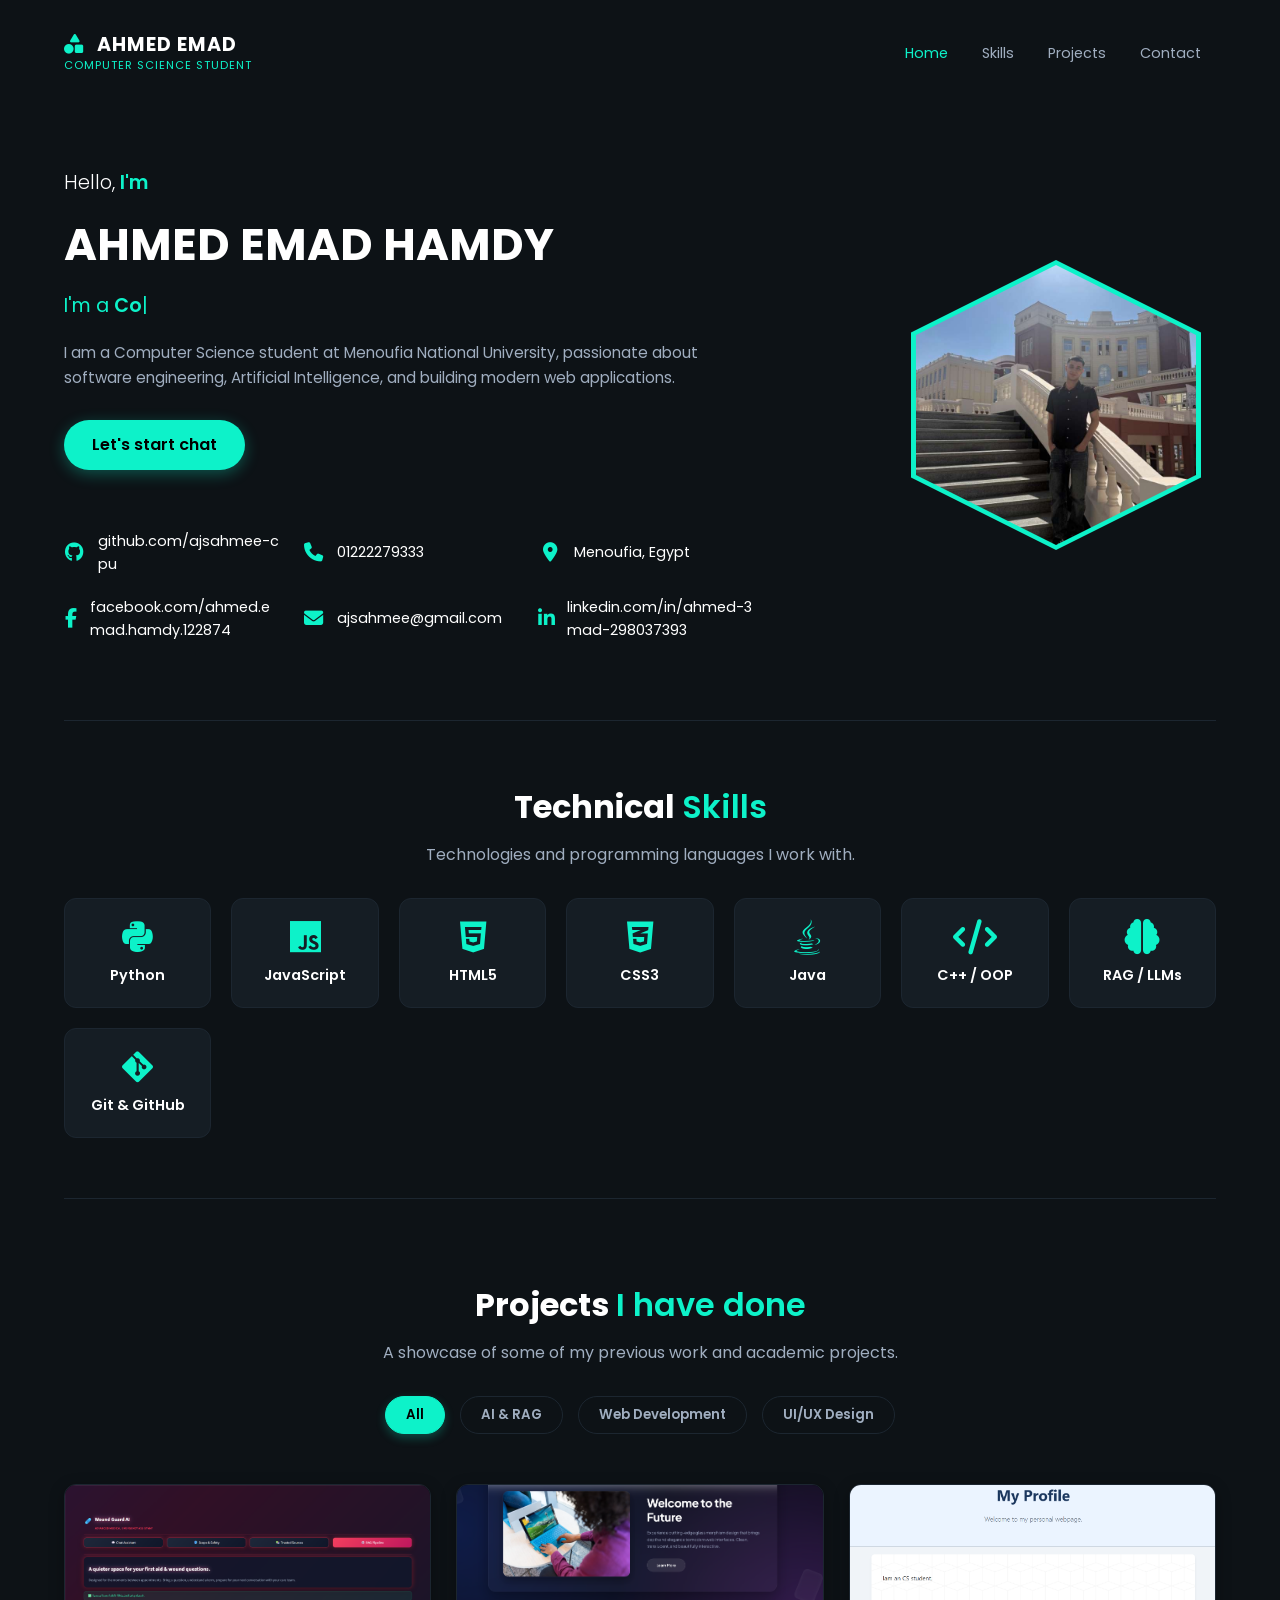
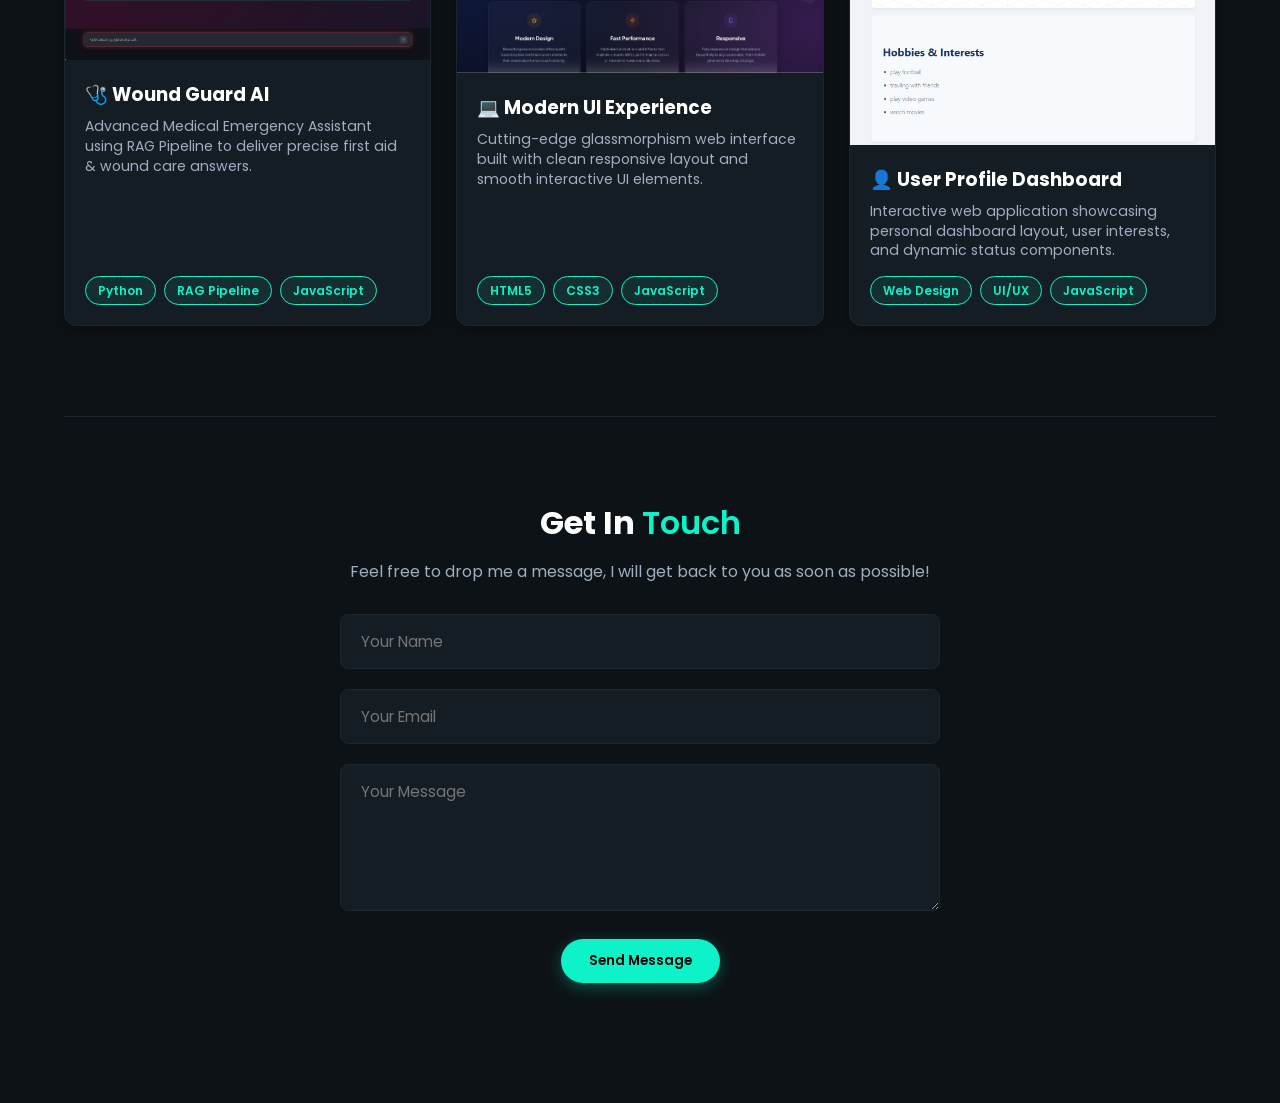
==== commit 5143d65e: "Fix navigation link by adding id to hero section Added id='home' to the hero section for correct nav" ====
--- a/index.html
+++ b/index.html
@@ -15,14 +15,15 @@
             AHMED EMAD <span class="sub-logo">COMPUTER SCIENCE STUDENT</span>
         </div>
         <nav class="nav-links">
-            <a href="#" class="nav-item active">Home</a>
+            <a href="#home" class="nav-item active">Home</a>
             <a href="#skills" class="nav-item">Skills</a>
             <a href="#projects" class="nav-item">Projects</a>
             <a href="#contact" class="nav-item">Contact</a>
         </nav>
     </header>
 
-    <section class="hero reveal">
+    <!-- قسم الرئيسية - أضيف id="home" ليعمل رابط Home بشكل صحيح -->
+    <section id="home" class="hero reveal">
         <div class="hero-content">
             <p class="greeting">Hello, <span class="accent-text">I'm</span></p>
             <h1 class="main-title">AHMED EMAD HAMDY</h1>
@@ -150,6 +151,7 @@
         </div>
     </section>
 
+    <!-- قسم التواصل -->
     <section id="contact" class="contact-section reveal">
         <h2 class="section-title">Get In <span class="accent-text">Touch</span></h2>
         <p class="projects-subtitle">Feel free to drop me a message, I will get back to you as soon as possible!</p>
--- a/aa.css
+++ b/aa.css
@@ -1,4 +1,13 @@
 @import url('https://fonts.googleapis.com/css2?family=Poppins:wght@300;400;600;700&display=swap');
+
+/* ⚡ إعدادات التنقل العام وتصحيح التمرير ⚡ */
+html {
+    scroll-behavior: smooth;
+}
+
+section {
+    scroll-margin-top: 90px; /* بيمنع الـ Navbar الثابت إنه يغطي على عناوين الأقسام */
+}
 
 :root {
     --bg-dark: #0d1216;
@@ -13,14 +22,13 @@
     padding: 0;
     box-sizing: border-box;
     font-family: 'Poppins', sans-serif;
-    scroll-behavior: smooth;
 }
 
 body {
     background-color: var(--bg-dark);
     color: var(--text-white);
     line-height: 1.6;
-    padding: 0 8%;
+    padding: 0 5%;
     overflow-x: hidden;
 }
 
@@ -28,14 +36,13 @@
     display: flex;
     justify-content: space-between;
     align-items: center;
-    padding: 30px 5%;
+    padding: 20px 5%;
     position: fixed;
     top: 0;
     left: 0;
     width: 100%;
     z-index: 1000;
-    transition: all 0.3s ease;
-    background: rgba(13, 18, 22, 0.85);
+    background: rgba(13, 18, 22, 0.9);
     backdrop-filter: blur(10px);
 }
 
@@ -249,7 +256,7 @@
     box-shadow: 0 5px 15px rgba(13, 242, 201, 0.2);
 }
 
-/* ⚡ قسم المشاريع وتوحيد الأبعاد ⚡ */
+/* ⚡ قسم المشاريع ⚡ */
 .projects-section {
     padding: 80px 0;
     border-top: 1px solid #1c2630;
@@ -296,21 +303,20 @@
 
 .projects-grid {
     display: grid;
-    grid-template-columns: repeat(auto-fit, minmax(320px, 1fr));
-    gap: 30px;
-    padding: 20px 0;
+    grid-template-columns: repeat(3, 1fr);
+    gap: 25px;
+    padding: 10px 0;
 }
 
 .project-card {
     background: var(--bg-card);
-    width: 100%;
     border-radius: 12px;
     overflow: hidden;
     border: 1px solid #1c2630;
-    box-shadow: 0 4px 15px rgba(0, 0, 0, 0.2);
+    box-shadow: 0 4px 15px rgba(0, 0, 0, 0.3);
     display: flex;
     flex-direction: column;
-    transition: transform 0.3s ease, border-color 0.3s ease, box-shadow 0.3s ease;
+    transition: transform 0.3s ease, border-color 0.3s ease;
 }
 
 .project-card.hide {
@@ -319,16 +325,19 @@
 
 .project-img-wrapper {
     width: 100%;
-    height: 200px;
+    background: #0a0e11;
     overflow: hidden;
+    display: flex;
+    align-items: center;
+    justify-content: center;
 }
 
 .project-img-wrapper img {
     width: 100%;
-    height: 100%;
-    object-fit: cover;
-    object-position: top center;
-    transition: transform 0.5s ease;
+    height: auto;
+    display: block;
+    object-fit: contain;
+    transition: transform 0.4s ease;
 }
 
 .project-info {
@@ -336,12 +345,12 @@
     text-align: left;
     display: flex;
     flex-direction: column;
+    justify-content: space-between;
     flex-grow: 1;
-    justify-content: space-between;
 }
 
 .project-info h3 {
-    font-size: 1.2rem;
+    font-size: 1.15rem;
     margin-bottom: 8px;
     color: var(--text-white);
 }
@@ -357,26 +366,27 @@
     display: flex;
     gap: 8px;
     flex-wrap: wrap;
-}
-
-.tech-tags span {
-    font-size: 0.78rem;
+    margin-top: auto;
+}
+
+.tech-tags .tag {
+    font-size: 0.75rem;
     color: var(--accent-color);
     border: 1px solid var(--accent-color);
-    padding: 3px 10px;
-    border-radius: 15px;
+    padding: 4px 12px;
+    border-radius: 20px;
     font-weight: 600;
-    background: rgba(13, 242, 201, 0.05);
+    background: rgba(13, 242, 201, 0.08);
 }
 
 .project-card:hover {
     border-color: var(--accent-color);
-    box-shadow: 0 10px 25px rgba(13, 242, 201, 0.3);
     transform: translateY(-5px);
+    box-shadow: 0 8px 25px rgba(13, 242, 201, 0.25);
 }
 
 .project-card:hover .project-img-wrapper img {
-    transform: scale(1.05);
+    transform: scale(1.03);
 }
 
 .contact-section {
@@ -426,7 +436,11 @@
     transform: translateY(0);
 }
 
+/* ⚡ التجاوب مع الشاشات ⚡ */
 @media (max-width: 992px) {
+    .projects-grid {
+        grid-template-columns: repeat(2, 1fr);
+    }
     .contact-grid {
         grid-template-columns: repeat(2, 1fr);
     }
@@ -441,6 +455,9 @@
 }
 
 @media (max-width: 600px) {
+    .projects-grid {
+        grid-template-columns: 1fr;
+    }
     .contact-grid {
         grid-template-columns: 1fr;
     }
